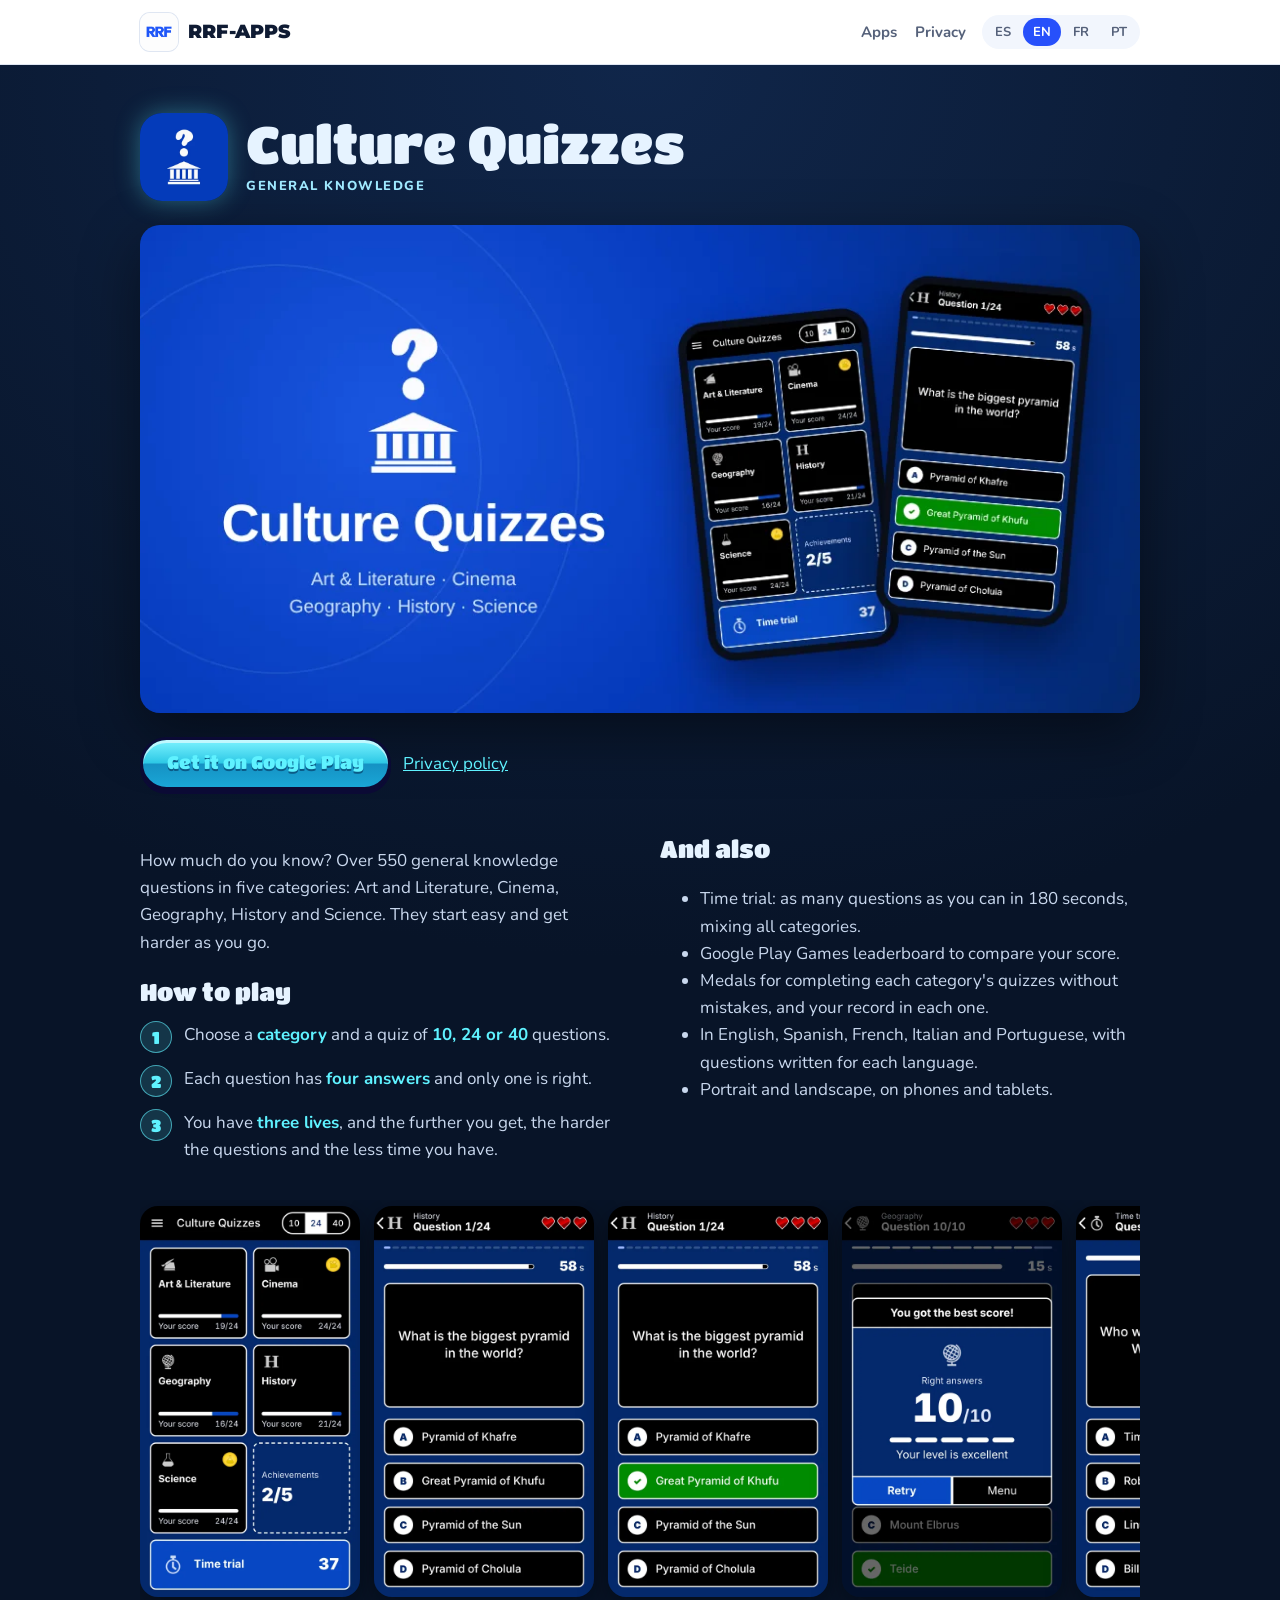
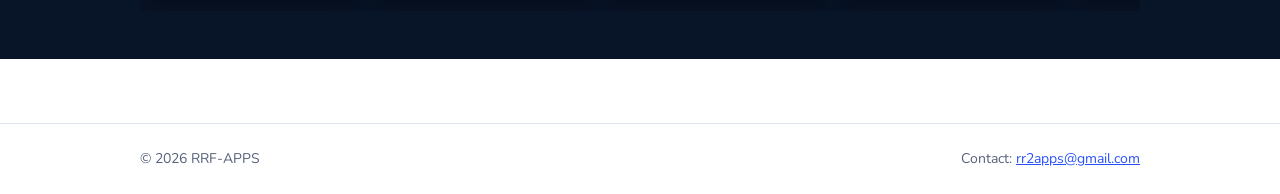
==== culture-quizzes/index.html @ 56e85f9a "Culture Quizzes: page, home card and privacy policy Page /culture-quizzes/ with the same design as D" ====
<!doctype html>
<html lang="es" data-lang="es">
<head>
<meta charset="utf-8">
<meta name="viewport" content="width=device-width,initial-scale=1,viewport-fit=cover">
<title>Preguntas Cultura: quiz de cultura general</title>
<meta name="title-es" content="Preguntas Cultura: quiz de cultura general"><meta name="title-en" content="Culture Quizzes: general knowledge trivia"><meta name="title-fr" content="Questions Culture : quiz de culture générale"><meta name="title-pt" content="Perguntas Cultura: quiz de conhecimentos gerais">
<meta name="description" content="Culture Quizzes: juego de preguntas de cultura general para Android.">
<meta name="theme-color" content="#081428">
<link rel="icon" href="../favicon.png">
<link rel="apple-touch-icon" href="../apple-touch-icon.png">
<link rel="preconnect" href="https://fonts.googleapis.com"><link rel="preconnect" href="https://fonts.gstatic.com" crossorigin>
<link rel="stylesheet" href="https://fonts.googleapis.com/css2?family=Montserrat:wght@700;800;900&family=Nunito:wght@500;700;800&display=swap">
<meta property="og:image" content="https://rirofer82.github.io/assets/img/og.jpg">
<link rel="stylesheet" href="../assets/css/site.css?v=ddb85e23">
<script src="../assets/js/lang.js?v=90177235"></script>
</head>
<body>
<header class="top"><div class="wrap">
  <a class="brand" href="../"><img src="../assets/img/rrf-logo.png" alt="">RRF-APPS</a>
  <nav class="links"><a href="../#apps"><span data-l="es">Apps</span><span data-l="en">Apps</span><span data-l="fr">Applis</span><span data-l="pt">Apps</span></a><a href="../privacy/"><span data-l="es">Privacidad</span><span data-l="en">Privacy</span><span data-l="fr">Confidentialité</span><span data-l="pt">Privacidade</span></a></nav>
  <div class="langs" id="langs">
    <button type="button" class="lang-toggle" aria-expanded="false" aria-controls="lang-list" aria-label="Idioma / Language"><span class="cur">ES</span><svg width="12" height="12" viewBox="0 0 12 12" aria-hidden="true"><path d="M2.5 4.5 6 8l3.5-3.5" fill="none" stroke="currentColor" stroke-width="1.8" stroke-linecap="round" stroke-linejoin="round"/></svg></button>
    <div class="lang-list" id="lang-list" role="group" aria-label="Idioma / Language"><button type="button" data-set="es" aria-pressed="true"><b>ES</b><span class="lname">Español</span></button><button type="button" data-set="en" aria-pressed="false"><b>EN</b><span class="lname">English</span></button><button type="button" data-set="fr" aria-pressed="false"><b>FR</b><span class="lname">Français</span></button><button type="button" data-set="pt" aria-pressed="false"><b>PT</b><span class="lname">Português</span></button></div>
  </div>
</div></header>

<main class="dd"><div class="wrap">
  <div class="dd-head"><img src="img/icon.webp" alt="" width="88" height="88"><div data-l="es"><div><h1>Preguntas Cultura</h1><p>Cultura general</p></div></div><div data-l="en"><div><h1>Culture Quizzes</h1><p>General knowledge</p></div></div><div data-l="fr"><div><h1>Questions Culture</h1><p>Culture générale</p></div></div><div data-l="pt"><div><h1>Perguntas Cultura</h1><p>Conhecimentos gerais</p></div></div></div>
  <div data-l="es"><img class="feature" src="img/feature-es.webp" alt="Logo de Preguntas Cultura con dos capturas del juego" width="1024" height="500"><div class="cta"><a class="btn" href="https://play.google.com/store/apps/details?id=com.rirofer.culturequestions">Descargar en Google Play</a><a href="../privacy/">Política de privacidad</a></div></div><div data-l="en"><img class="feature" src="img/feature-en.webp" alt="Culture Quizzes logo with two screenshots of the game" width="1024" height="500"><div class="cta"><a class="btn" href="https://play.google.com/store/apps/details?id=com.rirofer.culturequestions">Get it on Google Play</a><a href="../privacy/">Privacy policy</a></div></div><div data-l="fr"><img class="feature" src="img/feature-fr.webp" alt="Logo de Questions Culture avec deux captures du jeu" width="1024" height="500"><div class="cta"><a class="btn" href="https://play.google.com/store/apps/details?id=com.rirofer.culturequestions">Disponible sur Google Play</a><a href="../privacy/">Politique de confidentialité</a></div></div><div data-l="pt"><img class="feature" src="img/feature-pt.webp" alt="Logo do Perguntas Cultura com duas capturas do jogo" width="1024" height="500"><div class="cta"><a class="btn" href="https://play.google.com/store/apps/details?id=com.rirofer.culturequestions">Disponível no Google Play</a><a href="../privacy/">Política de privacidade</a></div></div>
  <div class="dd-body">
    <div data-l="es"><p>¿Cuánto sabes? Más de 700 preguntas de cultura general en cinco categorías: Arte y Literatura, Cine, Geografía, Historia y Ciencia. Empiezan fáciles y se van poniendo difíciles.</p><h2>Cómo se juega</h2><ul class="rules"><li><span class="n">1</span><span>Elige una <b>categoría</b> y un cuestionario de <b>10, 24 o 40</b> preguntas.</span></li><li><span class="n">2</span><span>Cada pregunta tiene <b>cuatro respuestas</b> y solo una es correcta.</span></li><li><span class="n">3</span><span>Tienes <b>tres vidas</b>, y cuanto más avanzas, más difíciles son las preguntas y menos tiempo tienes.</span></li></ul></div><div data-l="en"><p>How much do you know? Over 550 general knowledge questions in five categories: Art and Literature, Cinema, Geography, History and Science. They start easy and get harder as you go.</p><h2>How to play</h2><ul class="rules"><li><span class="n">1</span><span>Choose a <b>category</b> and a quiz of <b>10, 24 or 40</b> questions.</span></li><li><span class="n">2</span><span>Each question has <b>four answers</b> and only one is right.</span></li><li><span class="n">3</span><span>You have <b>three lives</b>, and the further you get, the harder the questions and the less time you have.</span></li></ul></div><div data-l="fr"><p>Que savez-vous vraiment ? Près de 600 questions de culture générale dans cinq catégories : Art et Littérature, Cinéma, Géographie, Histoire et Sciences. Elles commencent faciles et deviennent de plus en plus difficiles.</p><h2>Comment jouer</h2><ul class="rules"><li><span class="n">1</span><span>Choisissez une <b>catégorie</b> et un quiz de <b>10, 24 ou 40</b> questions.</span></li><li><span class="n">2</span><span>Chaque question propose <b>quatre réponses</b> et une seule est correcte.</span></li><li><span class="n">3</span><span>Vous avez <b>trois vies</b>, et plus vous avancez, plus les questions sont difficiles et moins vous avez de temps.</span></li></ul></div><div data-l="pt"><p>Quanto você sabe? Quase 700 perguntas de conhecimentos gerais em cinco categorias: Arte e Literatura, Cinema, Geografia, História e Ciência. Começam fáceis e vão ficando difíceis.</p><h2>Como jogar</h2><ul class="rules"><li><span class="n">1</span><span>Escolha uma <b>categoria</b> e um quiz de <b>10, 24 ou 40</b> perguntas.</span></li><li><span class="n">2</span><span>Cada pergunta tem <b>quatro respostas</b> e só uma é correta.</span></li><li><span class="n">3</span><span>Você tem <b>três vidas</b>, e quanto mais avança, mais difíceis ficam as perguntas e menos tempo você tem.</span></li></ul></div>
    <div data-l="es"><h2>Además</h2><ul><li>Contrarreloj: todas las preguntas que puedas en 180 segundos, mezclando categorías.</li><li>Clasificación de Google Play Juegos para comparar tu puntuación.</li><li>Medallas por completar sin fallos los cuestionarios de cada categoría, y tu récord en cada una.</li><li>En español, inglés, francés, italiano y portugués, con preguntas pensadas para cada idioma.</li><li>En vertical y en horizontal, en móvil y en tablet.</li></ul></div><div data-l="en"><h2>And also</h2><ul><li>Time trial: as many questions as you can in 180 seconds, mixing all categories.</li><li>Google Play Games leaderboard to compare your score.</li><li>Medals for completing each category's quizzes without mistakes, and your record in each one.</li><li>In English, Spanish, French, Italian and Portuguese, with questions written for each language.</li><li>Portrait and landscape, on phones and tablets.</li></ul></div><div data-l="fr"><h2>Et aussi</h2><ul><li>Contre-la-montre : un maximum de questions en 180 secondes, toutes catégories confondues.</li><li>Classement Google Play Jeux pour comparer votre score.</li><li>Des médailles pour les quiz réussis sans erreur dans chaque catégorie, et votre record dans chacune.</li><li>En français, anglais, espagnol, italien et portugais, avec des questions écrites pour chaque langue.</li><li>En mode portrait et paysage, sur téléphone et tablette.</li></ul></div><div data-l="pt"><h2>E mais</h2><ul><li>Contra o relógio: o máximo de perguntas que puder em 180 segundos, misturando as categorias.</li><li>Ranking do Google Play Games para comparar sua pontuação.</li><li>Medalhas por completar sem erros os quizzes de cada categoria, e seu recorde em cada uma.</li><li>Em português, inglês, espanhol, francês e italiano, com perguntas feitas para cada idioma.</li><li>Na vertical e na horizontal, no celular e no tablet.</li></ul></div>
  </div>
  <div data-l="es"><div class="shots"><img src="img/es-1_categories.webp" alt="Captura de Preguntas Cultura" width="540" height="960" loading="lazy"><img src="img/es-2_question.webp" alt="Captura de Preguntas Cultura" width="540" height="960" loading="lazy"><img src="img/es-3_right_answer.webp" alt="Captura de Preguntas Cultura" width="540" height="960" loading="lazy"><img src="img/es-4_result.webp" alt="Captura de Preguntas Cultura" width="540" height="960" loading="lazy"><img src="img/es-5_time_trial.webp" alt="Captura de Preguntas Cultura" width="540" height="960" loading="lazy"><img src="img/es-6_achievements.webp" alt="Captura de Preguntas Cultura" width="540" height="960" loading="lazy"></div></div><div data-l="en"><div class="shots"><img src="img/en-1_categories.webp" alt="Culture Quizzes screenshot" width="540" height="960" loading="lazy"><img src="img/en-2_question.webp" alt="Culture Quizzes screenshot" width="540" height="960" loading="lazy"><img src="img/en-3_right_answer.webp" alt="Culture Quizzes screenshot" width="540" height="960" loading="lazy"><img src="img/en-4_result.webp" alt="Culture Quizzes screenshot" width="540" height="960" loading="lazy"><img src="img/en-5_time_trial.webp" alt="Culture Quizzes screenshot" width="540" height="960" loading="lazy"><img src="img/en-6_achievements.webp" alt="Culture Quizzes screenshot" width="540" height="960" loading="lazy"></div></div><div data-l="fr"><div class="shots"><img src="img/fr-1_categories.webp" alt="Capture d'écran de Questions Culture" width="540" height="960" loading="lazy"><img src="img/fr-2_question.webp" alt="Capture d'écran de Questions Culture" width="540" height="960" loading="lazy"><img src="img/fr-3_right_answer.webp" alt="Capture d'écran de Questions Culture" width="540" height="960" loading="lazy"><img src="img/fr-4_result.webp" alt="Capture d'écran de Questions Culture" width="540" height="960" loading="lazy"><img src="img/fr-5_time_trial.webp" alt="Capture d'écran de Questions Culture" width="540" height="960" loading="lazy"><img src="img/fr-6_achievements.webp" alt="Capture d'écran de Questions Culture" width="540" height="960" loading="lazy"></div></div><div data-l="pt"><div class="shots"><img src="img/pt-1_categories.webp" alt="Captura de tela do Perguntas Cultura" width="540" height="960" loading="lazy"><img src="img/pt-2_question.webp" alt="Captura de tela do Perguntas Cultura" width="540" height="960" loading="lazy"><img src="img/pt-3_right_answer.webp" alt="Captura de tela do Perguntas Cultura" width="540" height="960" loading="lazy"><img src="img/pt-4_result.webp" alt="Captura de tela do Perguntas Cultura" width="540" height="960" loading="lazy"><img src="img/pt-5_time_trial.webp" alt="Captura de tela do Perguntas Cultura" width="540" height="960" loading="lazy"><img src="img/pt-6_achievements.webp" alt="Captura de tela do Perguntas Cultura" width="540" height="960" loading="lazy"></div></div>
</div></main>
<footer class="bottom"><div class="wrap">
  <span>© 2026 RRF-APPS</span>
  <span><span data-l="es">Contacto</span><span data-l="en">Contact</span><span data-l="fr">Contact</span><span data-l="pt">Contato</span>: <a href="mailto:rr2apps@gmail.com">rr2apps@gmail.com</a></span>
</div></footer>
</body>
</html>
---- assets/css/site.css ----
/* RRF-APPS — web de desarrollador. Portada clara con el azul de la marca; la página de Deepdoku, en su azul abisal. */
@font-face{font-family:"Titan One";src:url(TitanOne-Regular.ttf) format("truetype");font-display:swap}
:root{
  --bg:#ffffff; --bg-soft:#f2f6fd; --ink:#0f1b33; --ink-dim:#55617a; --line:#dfe6f2;
  --brand:#2750fb; --brand-ink:#ffffff; --card:#ffffff;
  --abyss:#081428; --abyss-2:#10264a; --glow:#5ff2ff;
  --font-brand:"Montserrat",system-ui,-apple-system,"Segoe UI",sans-serif;
  --font-display:"Titan One","Nunito",ui-rounded,system-ui,sans-serif;
  --font-body:"Nunito",ui-rounded,system-ui,-apple-system,"Segoe UI",sans-serif;
  color-scheme:light;
}
@media (prefers-color-scheme:dark){
  :root{--bg:#0b1220;--bg-soft:#111a2c;--ink:#e8eefb;--ink-dim:#9aa7c0;--line:#1e2a42;--brand:#6f8cff;--card:#121c30;color-scheme:dark}
}
*{box-sizing:border-box}
html{-webkit-text-size-adjust:100%}
body{margin:0;background:var(--bg);color:var(--ink);font:17px/1.6 var(--font-body)}
a{color:var(--brand)}
img{max-width:100%;display:block}
.wrap{max-width:1040px;margin:0 auto;padding-left:max(20px,env(safe-area-inset-left));padding-right:max(20px,env(safe-area-inset-right))}
.narrow{max-width:760px}

/* idiomas: solo se ve el bloque del idioma activo (sin JS se ve el español) */
[data-l]{display:none}
html[data-lang="es"] [data-l="es"],html[data-lang="en"] [data-l="en"],html[data-lang="fr"] [data-l="fr"],html[data-lang="pt"] [data-l="pt"]{display:revert}

header.top{border-bottom:1px solid var(--line);background:var(--bg)}
header.top .wrap{display:flex;align-items:center;gap:16px;min-height:64px;flex-wrap:wrap}
.brand{display:flex;align-items:center;gap:10px;text-decoration:none;color:var(--ink);font-family:var(--font-brand);font-weight:900;font-size:19px;letter-spacing:.01em}
.brand img{width:38px;height:38px;border-radius:10px;box-shadow:0 0 0 1px var(--line)}
nav.links{display:flex;gap:18px;margin-left:auto;font-weight:700;font-size:15px}
nav.links a{color:var(--ink-dim);text-decoration:none}
nav.links a:hover{color:var(--brand)}
/* selector de idioma: pastillas en escritorio, desplegable en móvil */
button{-webkit-tap-highlight-color:transparent}
.langs{position:relative}
.lang-list{display:flex;gap:2px;background:var(--bg-soft);border-radius:999px;padding:3px}
.lang-list button{font:inherit;font-size:13px;font-weight:800;border:0;background:transparent;color:var(--ink-dim);padding:4px 10px;border-radius:999px;cursor:pointer}
.lang-list button[aria-pressed="true"]{background:var(--brand);color:var(--brand-ink)}
.lang-list .lname{display:none}
.lang-toggle{display:none}
@media (max-width:640px){
  header.top .wrap{flex-wrap:nowrap;gap:10px;min-height:56px}
  .brand{font-size:16px;gap:8px;min-width:0}
  .brand img{width:32px;height:32px;border-radius:8px}
  nav.links{gap:12px;font-size:14px}
  .lang-toggle{display:inline-flex;align-items:center;gap:4px;font:inherit;font-size:13px;font-weight:800;color:var(--ink);background:var(--bg-soft);border:1px solid var(--line);border-radius:999px;padding:5px 9px 5px 11px;cursor:pointer}
  .lang-list{display:none;position:absolute;right:0;top:calc(100% + 8px);z-index:10;flex-direction:column;gap:2px;padding:6px;border-radius:14px;
    background:var(--card);border:1px solid var(--line);box-shadow:0 12px 30px rgba(15,27,51,.16);min-width:160px}
  .langs.open .lang-list{display:flex}
  .lang-list button{display:flex;gap:10px;align-items:center;justify-content:flex-start;padding:9px 12px;border-radius:10px;font-size:15px;text-align:left}
  .lang-list button b{width:26px}
  .lang-list .lname{display:inline;font-weight:700}
  body{font-size:16px}
  .hero{padding-block:16px 24px}
  .hero .banner{border-radius:18px;margin-bottom:22px}
  .hero h1{font-size:30px}
  .hero p{font-size:17px}
  h2.section{margin-top:28px}
  .app{grid-template-columns:64px 1fr;padding:16px;gap:14px}
  .app img{width:64px;height:64px;border-radius:16px}
  .dd .wrap{padding-block:28px}
  .dd-head img{width:64px;height:64px;border-radius:16px}
  .dd-body{gap:28px;margin-top:28px}
  .btn{font-size:16px;padding:8px 18px 10px}
  .legal{padding-block:28px}
  footer.bottom{margin-top:40px}
  footer.bottom .wrap{flex-direction:column;gap:6px}
}
@media (max-width:360px){nav.links a:first-child{display:none}}

footer.bottom{border-top:1px solid var(--line);margin-top:64px;color:var(--ink-dim);font-size:14px}
footer.bottom .wrap{display:flex;gap:16px;flex-wrap:wrap;justify-content:space-between;padding-block:24px}

/* portada */
.hero{padding-block:28px 40px}
.hero .banner{width:100%;height:auto;aspect-ratio:16/9;object-fit:cover;border-radius:24px;margin-bottom:32px;max-height:420px}
.hero h1{font-family:var(--font-brand);font-weight:900;font-size:clamp(36px,7vw,60px);line-height:1.05;margin:0 0 14px;text-wrap:balance}
.hero h1 span{color:var(--brand)}
.hero p{font-size:19px;color:var(--ink-dim);max-width:46ch;margin:0}
h2.section{font-family:var(--font-brand);font-weight:800;font-size:26px;margin:40px 0 18px}
.apps{display:grid;grid-template-columns:repeat(auto-fill,minmax(300px,1fr));gap:20px}
.app{display:grid;grid-template-columns:84px 1fr;gap:16px;align-items:start;padding:20px;border:1px solid var(--line);border-radius:20px;background:var(--card);text-decoration:none;color:inherit;transition:transform .15s,box-shadow .15s}
.app:hover{transform:translateY(-2px);box-shadow:0 10px 30px rgba(15,27,51,.08)}
.app img{width:84px;height:84px;border-radius:20px}
.app h3{margin:2px 0 4px;font-family:var(--font-display);font-weight:400;font-size:22px;color:var(--ink)}
.app p{margin:0;color:var(--ink-dim);font-size:15px}
.tag{display:inline-block;white-space:nowrap;margin-top:10px;font-size:12px;font-weight:800;letter-spacing:.06em;text-transform:uppercase;color:var(--brand);background:var(--bg-soft);padding:3px 10px;border-radius:999px}

/* página de Deepdoku */
.dd{background:radial-gradient(120% 80% at 50% 0%,var(--abyss-2),var(--abyss) 70%);color:#e6f3ff}
.dd .wrap{padding-block:48px}
.dd-head{display:flex;gap:18px;align-items:center;margin-bottom:24px}
.dd-head img{width:88px;height:88px;border-radius:22px;box-shadow:0 0 24px rgba(95,242,255,.35)}
.dd-head h1{font-family:var(--font-display);font-weight:400;font-size:clamp(34px,6vw,52px);margin:0;line-height:1}
.dd-head p{margin:6px 0 0;color:#9fe9ff;font-weight:800;letter-spacing:.12em;text-transform:uppercase;font-size:13px}
.feature{border-radius:20px;box-shadow:0 20px 60px rgba(0,0,0,.45);width:100%;height:auto;aspect-ratio:1024/500}
.cta{display:flex;gap:12px;flex-wrap:wrap;align-items:center;margin-top:24px}
.btn{display:inline-flex;align-items:center;gap:8px;font-family:var(--font-display);font-size:18px;color:#fff;text-decoration:none;border:3px solid #0b0a35;border-radius:999px;padding:8px 24px 10px;
  background:linear-gradient(180deg,#7cf3ff 0%,#2ec9e6 48%,#1592c4 52%,#1aa6d6 100%);box-shadow:inset 0 3px 0 rgba(255,255,255,.55),0 4px 0 #0b0a35;text-shadow:0 2px 0 #0b5a86}
.btn.soon{background:#1b2c4d;box-shadow:inset 0 2px 0 rgba(255,255,255,.12),0 4px 0 #0b0a35;text-shadow:none;cursor:default}
.dd-body{display:grid;grid-template-columns:minmax(0,1fr) minmax(0,1fr);gap:40px;margin-top:40px}
@media (max-width:760px){.dd-body{grid-template-columns:1fr}}
.dd-body h2{font-family:var(--font-display);font-weight:400;font-size:24px;margin:0 0 10px}
.dd-body p,.dd-body li{color:#c9d8ee}
.rules{list-style:none;padding:0;margin:0;display:grid;gap:12px}
.rules li{display:grid;grid-template-columns:32px 1fr;gap:12px;align-items:start}
.rules .n{width:32px;height:32px;border-radius:50%;display:grid;place-items:center;background:rgba(95,242,255,.15);border:1.5px solid rgba(95,242,255,.6);font-family:var(--font-display);color:var(--glow)}
.rules b{color:var(--glow)}
.shots{display:flex;gap:14px;overflow-x:auto;padding:6px 2px 14px;margin-top:36px;scroll-snap-type:x mandatory}
.shots img{flex:none;width:min(220px,58vw);aspect-ratio:9/16;height:auto;border-radius:18px;box-shadow:0 10px 30px rgba(0,0,0,.4);scroll-snap-align:start}
.dd a{color:var(--glow)}

/* política */
.legal{padding-block:48px}
.legal h1{font-family:var(--font-brand);font-weight:800;font-size:clamp(30px,5vw,42px);line-height:1.1;margin:0 0 6px;text-wrap:balance}
.legal .meta{color:var(--ink-dim);margin:0 0 28px;font-size:15px}
.legal h2{font-size:20px;margin:32px 0 8px}
.legal ul{padding-left:22px}
.legal li{margin:4px 0}
.legal .box{background:var(--bg-soft);border:1px solid var(--line);border-radius:16px;padding:16px 20px;margin:20px 0}

/* portada: contacto */
.hero p{max-width:62ch}
.contact-box{margin-top:40px;padding:28px;border-radius:22px;background:var(--brand);color:#fff}
.contact-box h2{margin:0 0 6px;font-family:var(--font-brand);font-weight:800;font-size:22px}
.contact-box p{margin:0 0 14px;opacity:.92;max-width:60ch}
.contact-box .mail{display:inline-block;color:var(--brand);background:#fff;font-weight:800;text-decoration:none;padding:8px 16px;border-radius:999px}
@media (max-width:640px){.contact-box{padding:22px;margin-top:28px}.contact-box h2{font-size:19px}}
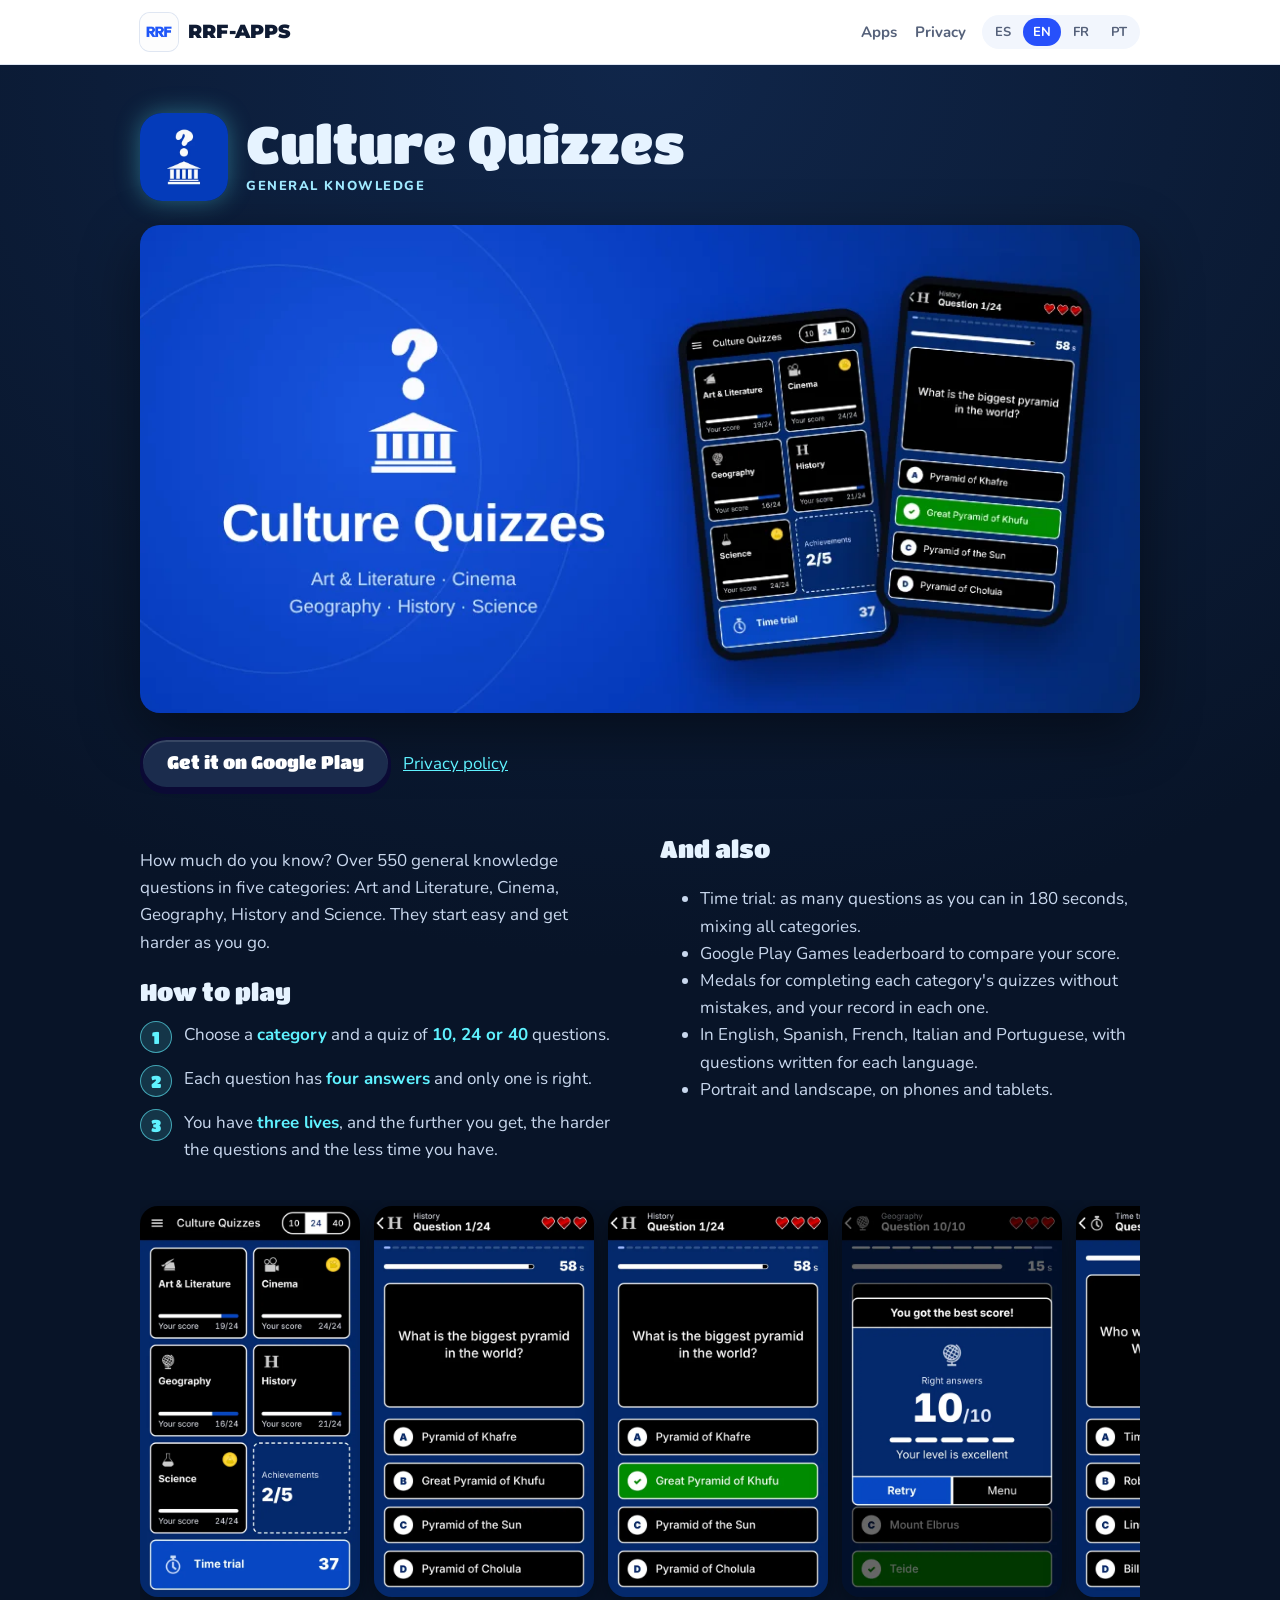
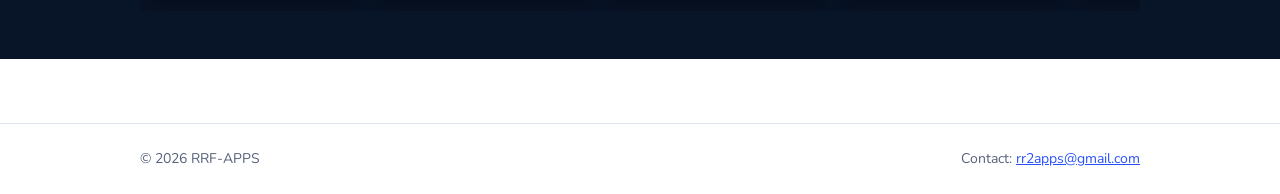
==== commit e9332e48: "Fix app cards on phones and use the same Google Play button - The phone styles were written before t" ====
--- a/culture-quizzes/index.html
+++ b/culture-quizzes/index.html
@@ -12,7 +12,7 @@
 <link rel="preconnect" href="https://fonts.googleapis.com"><link rel="preconnect" href="https://fonts.gstatic.com" crossorigin>
 <link rel="stylesheet" href="https://fonts.googleapis.com/css2?family=Montserrat:wght@700;800;900&family=Nunito:wght@500;700;800&display=swap">
 <meta property="og:image" content="https://rirofer82.github.io/assets/img/og.jpg">
-<link rel="stylesheet" href="../assets/css/site.css?v=ddb85e23">
+<link rel="stylesheet" href="../assets/css/site.css?v=e6dab5ea">
 <script src="../assets/js/lang.js?v=90177235"></script>
 </head>
 <body>
--- a/assets/css/site.css
+++ b/assets/css/site.css
@@ -39,34 +39,6 @@
 .lang-list button[aria-pressed="true"]{background:var(--brand);color:var(--brand-ink)}
 .lang-list .lname{display:none}
 .lang-toggle{display:none}
-@media (max-width:640px){
-  header.top .wrap{flex-wrap:nowrap;gap:10px;min-height:56px}
-  .brand{font-size:16px;gap:8px;min-width:0}
-  .brand img{width:32px;height:32px;border-radius:8px}
-  nav.links{gap:12px;font-size:14px}
-  .lang-toggle{display:inline-flex;align-items:center;gap:4px;font:inherit;font-size:13px;font-weight:800;color:var(--ink);background:var(--bg-soft);border:1px solid var(--line);border-radius:999px;padding:5px 9px 5px 11px;cursor:pointer}
-  .lang-list{display:none;position:absolute;right:0;top:calc(100% + 8px);z-index:10;flex-direction:column;gap:2px;padding:6px;border-radius:14px;
-    background:var(--card);border:1px solid var(--line);box-shadow:0 12px 30px rgba(15,27,51,.16);min-width:160px}
-  .langs.open .lang-list{display:flex}
-  .lang-list button{display:flex;gap:10px;align-items:center;justify-content:flex-start;padding:9px 12px;border-radius:10px;font-size:15px;text-align:left}
-  .lang-list button b{width:26px}
-  .lang-list .lname{display:inline;font-weight:700}
-  body{font-size:16px}
-  .hero{padding-block:16px 24px}
-  .hero .banner{border-radius:18px;margin-bottom:22px}
-  .hero h1{font-size:30px}
-  .hero p{font-size:17px}
-  h2.section{margin-top:28px}
-  .app{grid-template-columns:64px 1fr;padding:16px;gap:14px}
-  .app img{width:64px;height:64px;border-radius:16px}
-  .dd .wrap{padding-block:28px}
-  .dd-head img{width:64px;height:64px;border-radius:16px}
-  .dd-body{gap:28px;margin-top:28px}
-  .btn{font-size:16px;padding:8px 18px 10px}
-  .legal{padding-block:28px}
-  footer.bottom{margin-top:40px}
-  footer.bottom .wrap{flex-direction:column;gap:6px}
-}
 @media (max-width:360px){nav.links a:first-child{display:none}}
 
 footer.bottom{border-top:1px solid var(--line);margin-top:64px;color:var(--ink-dim);font-size:14px}
@@ -79,13 +51,14 @@
 .hero h1 span{color:var(--brand)}
 .hero p{font-size:19px;color:var(--ink-dim);max-width:46ch;margin:0}
 h2.section{font-family:var(--font-brand);font-weight:800;font-size:26px;margin:40px 0 18px}
-.apps{display:grid;grid-template-columns:repeat(auto-fill,minmax(300px,1fr));gap:20px}
+.apps{display:grid;grid-template-columns:repeat(auto-fill,minmax(min(360px,100%),1fr));gap:20px}
 .app{display:grid;grid-template-columns:84px 1fr;gap:16px;align-items:start;padding:20px;border:1px solid var(--line);border-radius:20px;background:var(--card);text-decoration:none;color:inherit;transition:transform .15s,box-shadow .15s}
 .app:hover{transform:translateY(-2px);box-shadow:0 10px 30px rgba(15,27,51,.08)}
 .app img{width:84px;height:84px;border-radius:20px}
-.app h3{margin:2px 0 4px;font-family:var(--font-display);font-weight:400;font-size:22px;color:var(--ink)}
+.app>div{min-width:0}
+.app h3{overflow-wrap:anywhere;margin:2px 0 4px;font-family:var(--font-display);font-weight:400;font-size:22px;color:var(--ink)}
 .app p{margin:0;color:var(--ink-dim);font-size:15px}
-.tag{display:inline-block;white-space:nowrap;margin-top:10px;font-size:12px;font-weight:800;letter-spacing:.06em;text-transform:uppercase;color:var(--brand);background:var(--bg-soft);padding:3px 10px;border-radius:999px}
+.tag{display:inline-block;max-width:100%;white-space:nowrap;overflow:hidden;text-overflow:ellipsis;margin-top:10px;font-size:12px;font-weight:800;letter-spacing:.06em;text-transform:uppercase;color:var(--brand);background:var(--bg-soft);padding:3px 10px;border-radius:999px}
 
 /* página de Deepdoku */
 .dd{background:radial-gradient(120% 80% at 50% 0%,var(--abyss-2),var(--abyss) 70%);color:#e6f3ff}
@@ -97,8 +70,10 @@
 .feature{border-radius:20px;box-shadow:0 20px 60px rgba(0,0,0,.45);width:100%;height:auto;aspect-ratio:1024/500}
 .cta{display:flex;gap:12px;flex-wrap:wrap;align-items:center;margin-top:24px}
 .btn{display:inline-flex;align-items:center;gap:8px;font-family:var(--font-display);font-size:18px;color:#fff;text-decoration:none;border:3px solid #0b0a35;border-radius:999px;padding:8px 24px 10px;
-  background:linear-gradient(180deg,#7cf3ff 0%,#2ec9e6 48%,#1592c4 52%,#1aa6d6 100%);box-shadow:inset 0 3px 0 rgba(255,255,255,.55),0 4px 0 #0b0a35;text-shadow:0 2px 0 #0b5a86}
-.btn.soon{background:#1b2c4d;box-shadow:inset 0 2px 0 rgba(255,255,255,.12),0 4px 0 #0b0a35;text-shadow:none;cursor:default}
+  background:#1b2c4d;box-shadow:inset 0 2px 0 rgba(255,255,255,.12),0 4px 0 #0b0a35}
+.dd a.btn{color:#fff}
+a.btn:hover{background:#24395f}
+.btn.soon{cursor:default}
 .dd-body{display:grid;grid-template-columns:minmax(0,1fr) minmax(0,1fr);gap:40px;margin-top:40px}
 @media (max-width:760px){.dd-body{grid-template-columns:1fr}}
 .dd-body h2{font-family:var(--font-display);font-weight:400;font-size:24px;margin:0 0 10px}
@@ -127,3 +102,34 @@
 .contact-box p{margin:0 0 14px;opacity:.92;max-width:60ch}
 .contact-box .mail{display:inline-block;color:var(--brand);background:#fff;font-weight:800;text-decoration:none;padding:8px 16px;border-radius:999px}
 @media (max-width:640px){.contact-box{padding:22px;margin-top:28px}.contact-box h2{font-size:19px}}
+
+/* Phones: at the end so these rules override the general ones above */
+@media (max-width:640px){
+  header.top .wrap{flex-wrap:nowrap;gap:10px;min-height:56px}
+  .brand{font-size:16px;gap:8px;min-width:0}
+  .brand img{width:32px;height:32px;border-radius:8px}
+  nav.links{gap:12px;font-size:14px}
+  .lang-toggle{display:inline-flex;align-items:center;gap:4px;font:inherit;font-size:13px;font-weight:800;color:var(--ink);background:var(--bg-soft);border:1px solid var(--line);border-radius:999px;padding:5px 9px 5px 11px;cursor:pointer}
+  .lang-list{display:none;position:absolute;right:0;top:calc(100% + 8px);z-index:10;flex-direction:column;gap:2px;padding:6px;border-radius:14px;
+    background:var(--card);border:1px solid var(--line);box-shadow:0 12px 30px rgba(15,27,51,.16);min-width:160px}
+  .langs.open .lang-list{display:flex}
+  .lang-list button{display:flex;gap:10px;align-items:center;justify-content:flex-start;padding:9px 12px;border-radius:10px;font-size:15px;text-align:left}
+  .lang-list button b{width:26px}
+  .lang-list .lname{display:inline;font-weight:700}
+  body{font-size:16px}
+  .hero{padding-block:16px 24px}
+  .hero .banner{border-radius:18px;margin-bottom:22px}
+  .hero h1{font-size:30px}
+  .hero p{font-size:17px}
+  h2.section{margin-top:28px}
+  .app{grid-template-columns:56px 1fr;padding:14px;gap:12px}
+  .app img{width:56px;height:56px;border-radius:14px}
+  .tag{font-size:11px;letter-spacing:.02em;padding:3px 8px}
+  .dd .wrap{padding-block:28px}
+  .dd-head img{width:64px;height:64px;border-radius:16px}
+  .dd-body{gap:28px;margin-top:28px}
+  .btn{font-size:16px;padding:8px 18px 10px}
+  .legal{padding-block:28px}
+  footer.bottom{margin-top:40px}
+  footer.bottom .wrap{flex-direction:column;gap:6px}
+}
